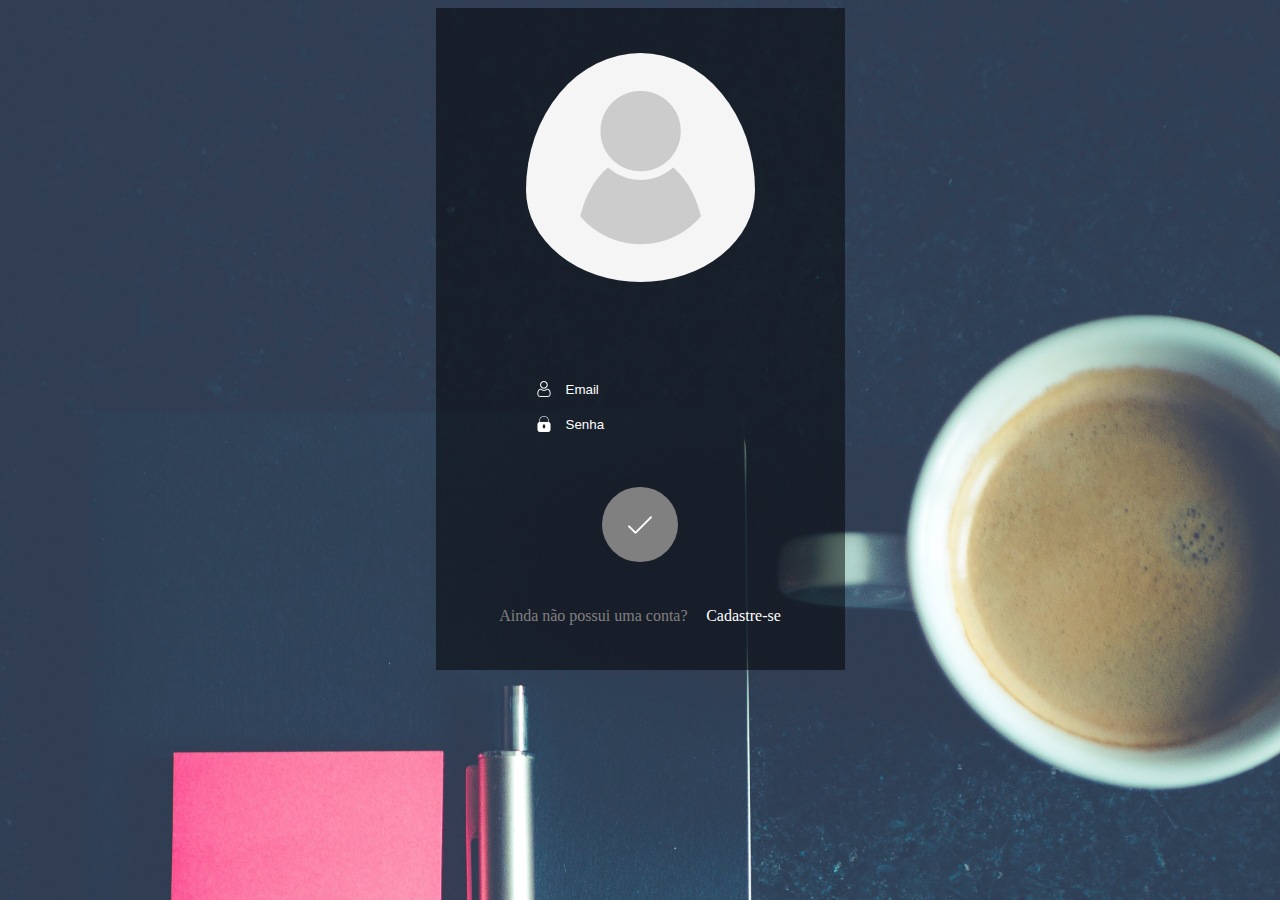
==== index.html @ ef4fdf4a "Iniciar Projeto" ====
<!DOCTYPE html>
<html lang="pt-br">
<head>
    <meta charset="UTF-8">
    <meta name="viewport" content="width=device-width, initial-scale=1.0">
    <meta http-equiv="X-UA-Compatible" content="ie=edge">
    <title>Document</title>
    <link rel="stylesheet" href="index.css">
</head>
<body>
    <header>

    </header>
    <section>
        <div><img src="img/perfil.png" alt=""></div>
        <form action="">
            <input type="text" placeholder="Email">
            <input type="password" placeholder="Senha">
            <button><img src="img/tick.png" alt=""></button>   
        </form>
        <div>
            <p>Ainda não possui uma conta?</p>
            <a href="">Cadastre-se</a>
        </div>
    </section>
    <footer>

    </footer>
</body>
</html>
---- index.css ----
body{
    display: flex;
    justify-content: center;
    align-items: center;
    background-image: url('img/mobile.jpg');
    background-size: cover;
}
section{
    background-color: rgba(0, 0, 0, 0.5);
    justify-content: center;

}
section>div>img{
    display: flex;
    border-radius: 50%;
    margin: 0;
    justify-content: center;
    padding: 5vh 10vh 10vh 10vh;
}
form{
    display: flex;
    align-items: center;
    flex-direction: column; 
}
input{
    background-color: transparent;
    margin: 1vh;
    border: 0;
    color: white;
}
button{
    background-color: gray;
    border-radius: 50%;
    border: 0;
    margin: 5vh;
    padding: 2vw;
}
button>img{
    display: flex;
    align-items: center;
}
section>div{
    display: flex;
    justify-content: center;

}
section div:last-child{
    padding: 0 5vh 5vh 5vh;
    justify-content: space-evenly;
}
p{
    display: flex;
    margin: 0;
    color: gray;
   
}
form input:first-child{
    background-image: url("img/user.png");
    background-repeat: no-repeat;
    padding-left: 30px;

}
form input:nth-child(2){
    background-image: url("img/locked.png");
    background-repeat: no-repeat;
    padding-left: 30px;
}
a{
    color: white;
    text-decoration: none;
}

::-webkit-input-placeholder { 
    color: white;
  }
  :-ms-input-placeholder { 
    color: white;
  }
  ::-moz-placeholder { 
    color: white;
    opacity: 1;
  }
  :-moz-placeholder {
    color: white;
    opacity: 1;
  }
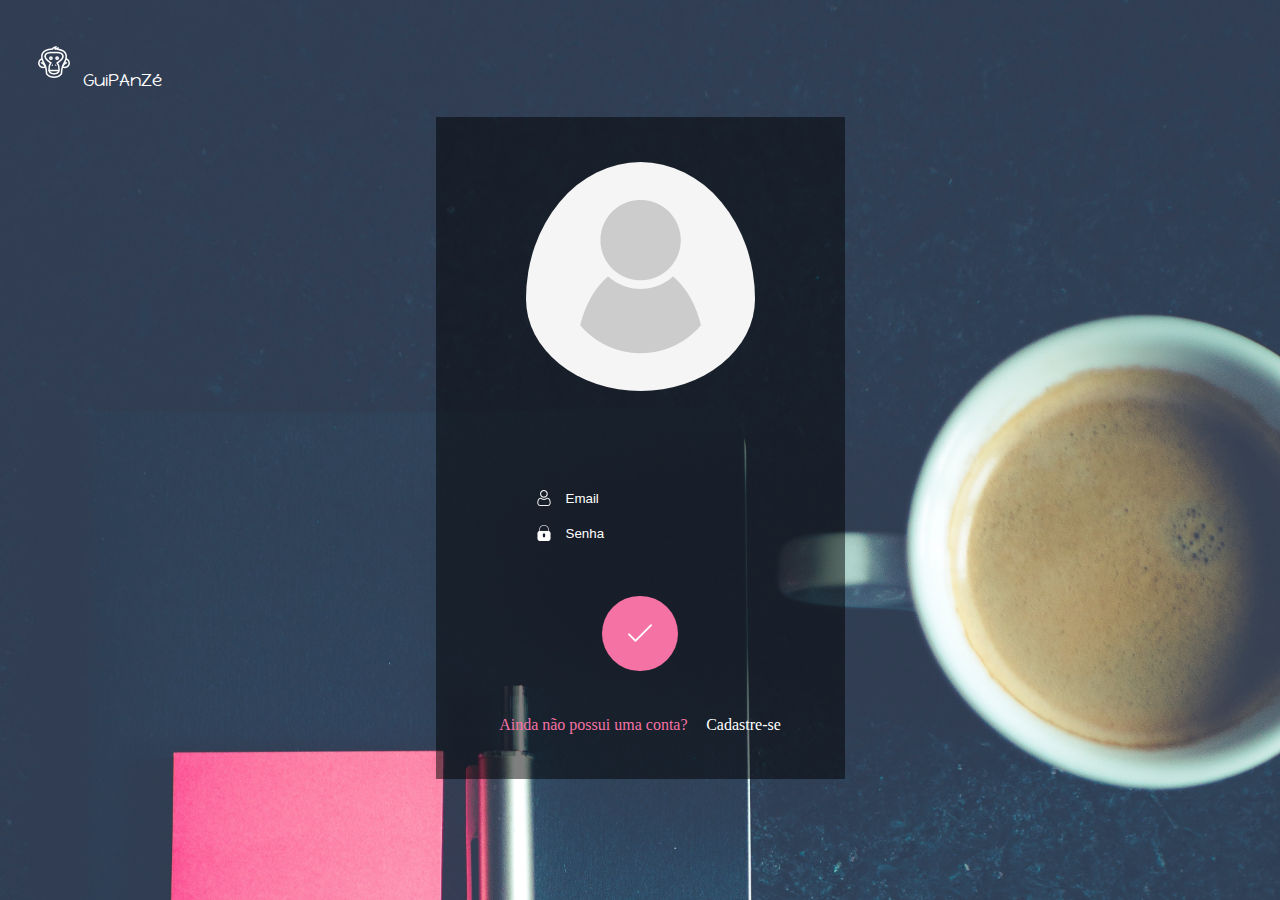
==== commit 6887638a: "Adicionar logo e mudar cores" ====
--- a/index.html
+++ b/index.html
@@ -6,10 +6,17 @@
     <meta http-equiv="X-UA-Compatible" content="ie=edge">
     <title>Document</title>
     <link rel="stylesheet" href="index.css">
+    <link href="https://fonts.googleapis.com/css?family=Happy+Monkey" rel="stylesheet">
 </head>
 <body>
     <header>
-
+        <div>
+            <img src="img/monkey.png" alt="">
+            <p>GuiPAnZé</p>
+        </div>
+        <nav>
+            <a href=""></a>
+        </nav>
     </header>
     <section>
         <div><img src="img/perfil.png" alt=""></div>
--- a/index.css
+++ b/index.css
@@ -2,13 +2,35 @@
     display: flex;
     justify-content: center;
     align-items: center;
+    flex-direction: column;
     background-image: url('img/mobile.jpg');
     background-size: cover;
+}
+header{
+    display:flex;
+    width: 100vw;
+}
+header>div{
+    display: flex;
+    align-items: flex-end;
+
+}
+header>div>img{
+    display: flex;
+    padding: 3vw 1vw 3vw 3vw;
+}
+header>div>p{
+    display: flex;
+    font-size: bolder;
+    color: white;
+    width: 30vw;
+    padding: 0 0 2vw 0;
+    font-family: 'Happy Monkey', cursive;
+    font-size: 13pt;
 }
 section{
     background-color: rgba(0, 0, 0, 0.5);
     justify-content: center;
-
 }
 section>div>img{
     display: flex;
@@ -29,7 +51,7 @@
     color: white;
 }
 button{
-    background-color: gray;
+    background-color: rgb(245, 114, 164);
     border-radius: 50%;
     border: 0;
     margin: 5vh;
@@ -51,7 +73,7 @@
 p{
     display: flex;
     margin: 0;
-    color: gray;
+    color: rgb(245, 114, 164);
    
 }
 form input:first-child{
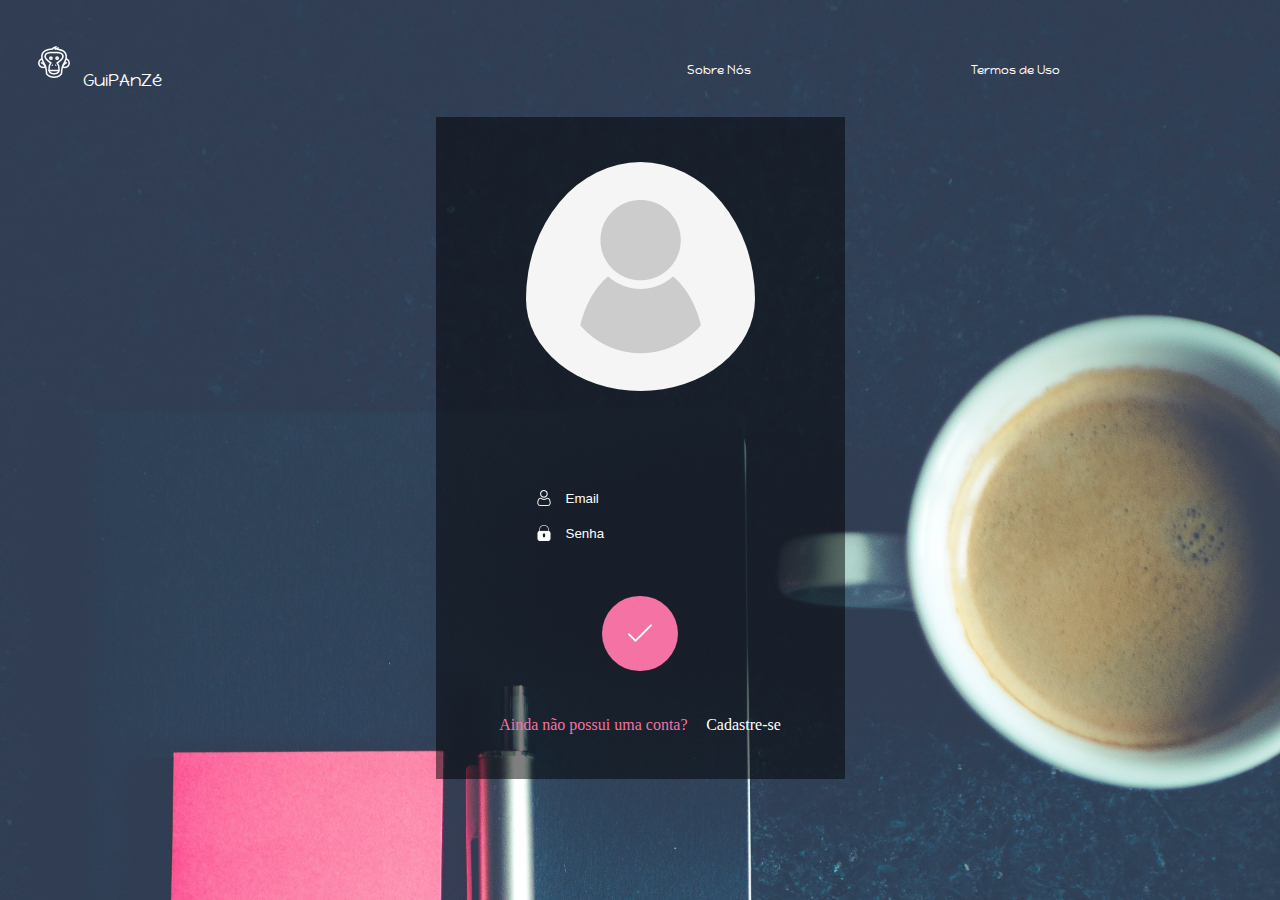
==== commit 045226a0: "Implementar header" ====
--- a/index.html
+++ b/index.html
@@ -15,7 +15,8 @@
             <p>GuiPAnZé</p>
         </div>
         <nav>
-            <a href=""></a>
+            <a href="">Sobre Nós</a>
+            <a href="">Termos de Uso</a>
         </nav>
     </header>
     <section>
--- a/index.css
+++ b/index.css
@@ -9,11 +9,26 @@
 header{
     display:flex;
     width: 100vw;
+    justify-content: space-between;
 }
 header>div{
     display: flex;
     align-items: flex-end;
-
+}
+header>nav{
+    display:flex;
+    text-decoration: none;
+    align-items: flex-end;
+    justify-content: space-evenly;
+    padding: 0 0 3vw 0;
+    width: 70vw;
+    
+}
+header>nav>a{
+    color: white;
+    font-family: 'Happy Monkey', cursive;
+    font-size: 9pt;
+    cursor: pointer;
 }
 header>div>img{
     display: flex;
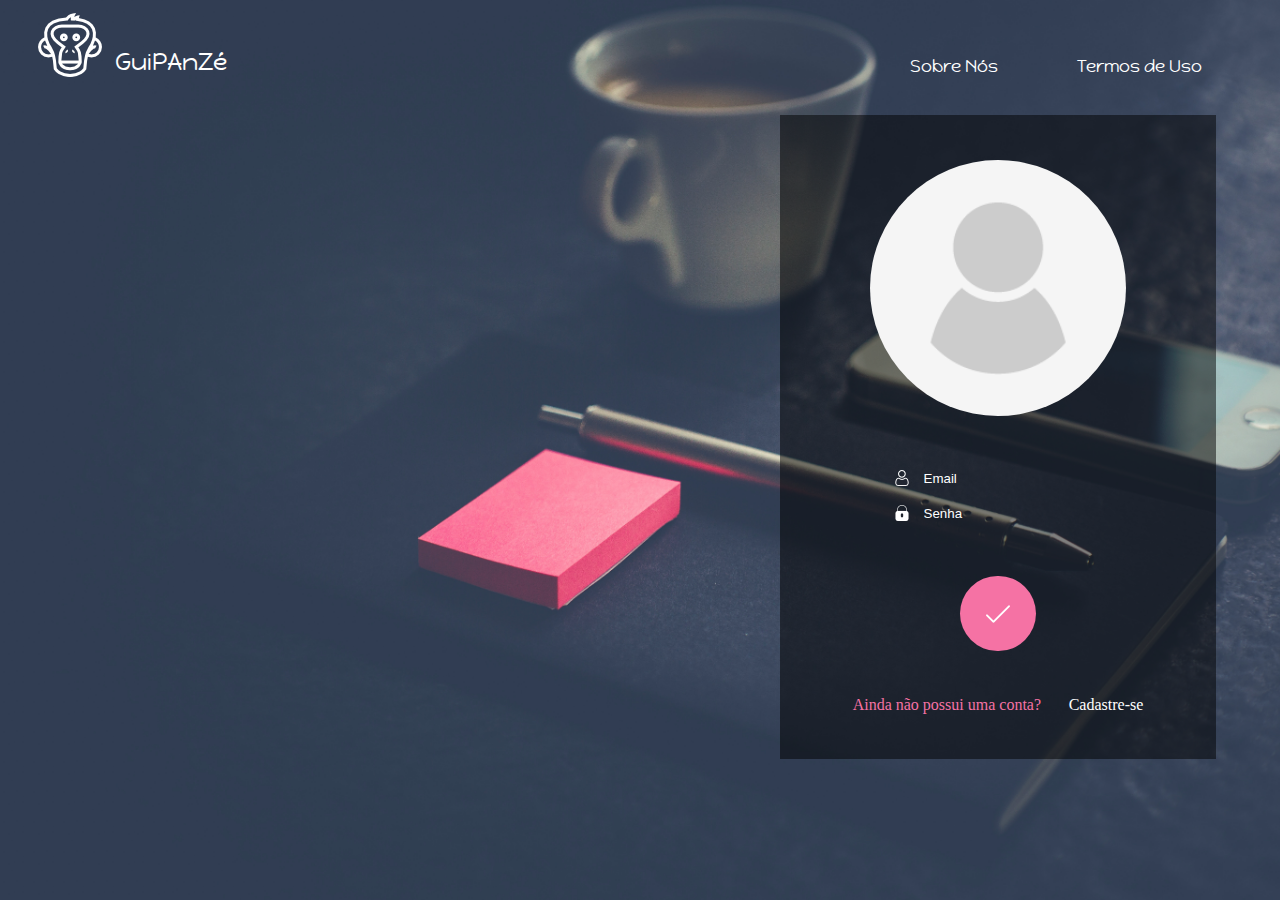
==== commit 2a08f157: "Implementar resposividade" ====
--- a/index.html
+++ b/index.html
@@ -6,11 +6,16 @@
     <meta http-equiv="X-UA-Compatible" content="ie=edge">
     <title>Document</title>
     <link rel="stylesheet" href="index.css">
+    <link rel="stylesheet" href="breakpoint.css">
     <link href="https://fonts.googleapis.com/css?family=Happy+Monkey" rel="stylesheet">
 </head>
 <body>
     <header>
-        <div>
+        <div id="maior">
+                <img src="img/logo.png" alt="">
+                <p>GuiPAnZé</p>
+        </div>
+        <div id="menor">
             <img src="img/monkey.png" alt="">
             <p>GuiPAnZé</p>
         </div>
--- a/index.css
+++ b/index.css
@@ -1,15 +1,21 @@
 body{
     display: flex;
-    justify-content: center;
+    justify-content: flex-start;
     align-items: center;
     flex-direction: column;
     background-image: url('img/mobile.jpg');
     background-size: cover;
+    width: 100vw;
+    height: 100vh;
+    margin: 0;
+}
+#maior{
+    display: none;
 }
 header{
     display:flex;
     width: 100vw;
-    justify-content: space-between;
+    justify-content: space-around;
 }
 header>div{
     display: flex;
@@ -25,7 +31,7 @@
     
 }
 header>nav>a{
-    color: white;
+    color: rgb(255, 255, 255);
     font-family: 'Happy Monkey', cursive;
     font-size: 9pt;
     cursor: pointer;
@@ -49,10 +55,12 @@
 }
 section>div>img{
     display: flex;
+    width: 25vw;
+    height: 25vw;
     border-radius: 50%;
     margin: 0;
     justify-content: center;
-    padding: 5vh 10vh 10vh 10vh;
+    padding: 10vh 10vh 10vh 10vh;
 }
 form{
     display: flex;
@@ -71,6 +79,7 @@
     border: 0;
     margin: 5vh;
     padding: 2vw;
+    cursor: pointer;
 }
 button>img{
     display: flex;
--- a/breakpoint.css
+++ b/breakpoint.css
@@ -0,0 +1,43 @@
+@media screen and (min-width:700px){
+    body{
+        justify-content: flex-start;
+        align-items: flex-end;
+        background-image: url('img/desktop.jpg');
+    }
+    #maior{
+        display: flex;
+        align-items: flex-end;
+    }
+    header{
+        justify-content: space-between;
+    }
+    header>nav{
+        width: 35vw;
+    }
+    header>nav>a{
+        font-size: 13pt;
+    }
+    header>div>img{
+        padding: 1vw 1vw 3vw 3vw;
+    }
+    header>div>p{
+        padding: 0 0 3vw 0;
+        font-size: 18pt;
+    }
+    section{
+        margin: 0 5vw;
+    }
+    section>div>img{
+        width: 20vw;
+        height: 20vw;
+        padding: 5vh 10vh 5vh 10vh;
+    }
+    section div:last-child{
+        padding: 0 5vh 5vh 5vh;
+        justify-content: space-evenly;
+    }
+    #menor{
+        display: none;
+    }
+}
+
